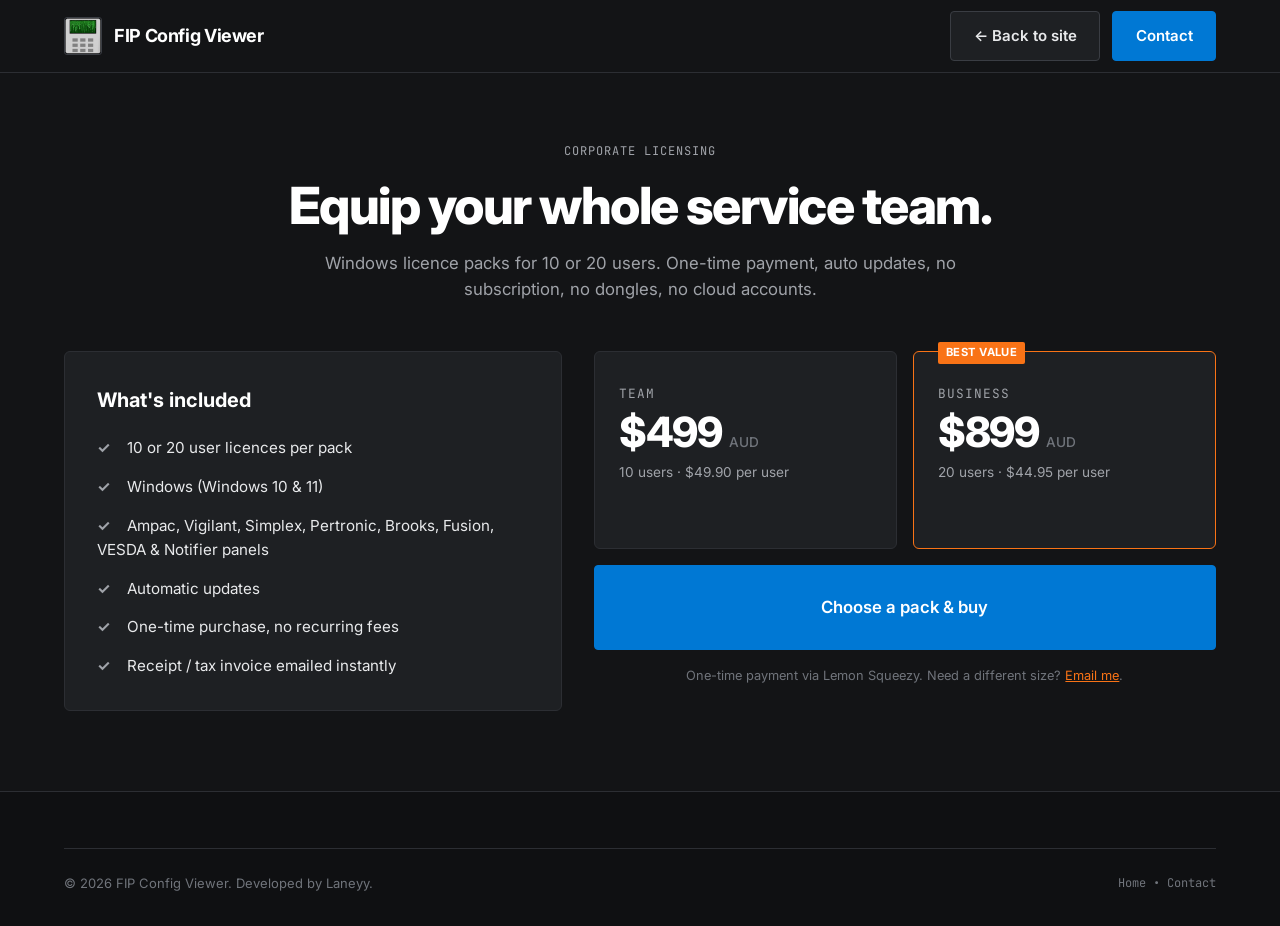
==== corporate.html @ cb1b486a "styles" ====
<!DOCTYPE html>
<html lang="en">

<head>
  <meta charset="UTF-8">
  <meta name="viewport" content="width=device-width, initial-scale=1.0">
  <title>Corporate Licensing — FIP Config Viewer</title>
  <meta name="description"
    content="Purchase a FIP Config Viewer corporate licence pack for your fire alarm service team. One-time payment, auto updates, no subscription.">
  <link rel="canonical" href="https://fipconfigviewer.com/corporate.html">
  <meta name="robots" content="noindex, follow">

  <link rel="icon" type="image/png" href="assets/icon.png">
  <link rel="apple-touch-icon" href="assets/icon.png">

  <link rel="preconnect" href="https://fonts.googleapis.com">
  <link rel="preconnect" href="https://fonts.gstatic.com" crossorigin>
  <link
    href="https://fonts.googleapis.com/css2?family=Inter:wght@400;500;600;700;800&family=JetBrains+Mono:wght@400;500;600;700&display=swap"
    rel="stylesheet">
  <link rel="stylesheet" href="styles.css">
  <link rel="stylesheet" href="corporate.css">
</head>

<body>

  <header class="site-header">
    <div class="container nav-container">
      <a href="index.html" class="brand">
        <img src="assets/icon.png" alt="FIP Config Viewer Icon" class="brand-icon">
        <div class="brand-text">
          <span class="brand-title">FIP Config Viewer</span>
        </div>
      </a>
      <div class="nav-actions">
        <a href="index.html" class="btn btn-secondary">&larr; Back to site</a>
        <a href="mailto:laneydevelops@gmail.com" class="btn btn-primary">Contact</a>
      </div>
    </div>
  </header>

  <main class="corp-main">
    <div class="container">
      <div class="corp-head">
        <span class="corp-eyebrow">Corporate Licensing</span>
        <h1 class="corp-title">Equip your whole <span class="text-fire">service team</span>.</h1>
        <p class="corp-subtitle">
          Windows licence packs for 10 or 20 users. One-time payment, auto updates, no subscription,
          no dongles, no cloud accounts.
        </p>
      </div>

      <div class="corp-grid">
        <section class="corp-info" aria-label="What's included">
          <h2 class="corp-info-title">What's included</h2>
          <ul class="corp-list">
            <li><span class="corp-tick">✓</span> 10 or 20 user licences per pack</li>
            <li><span class="corp-tick">✓</span> Windows (Windows 10 &amp; 11)</li>
            <li><span class="corp-tick">✓</span> Ampac, Vigilant, Simplex, Pertronic, Brooks, Fusion, VESDA &amp;
              Notifier panels</li>
            <li><span class="corp-tick">✓</span> Automatic updates</li>
            <li><span class="corp-tick">✓</span> One-time purchase, no recurring fees</li>
            <li><span class="corp-tick">✓</span> Receipt / tax invoice emailed instantly</li>
          </ul>
        </section>

        <section class="corp-plans" aria-label="Pricing">
          <article class="corp-plan">
            <span class="corp-plan-name">Team</span>
            <div class="corp-plan-price">$499 <small>AUD</small></div>
            <p class="corp-plan-per">10 users &middot; $49.90 per user</p>
          </article>

          <article class="corp-plan corp-plan-featured">
            <span class="corp-plan-badge">Best value</span>
            <span class="corp-plan-name">Business</span>
            <div class="corp-plan-price">$899 <small>AUD</small></div>
            <p class="corp-plan-per">20 users &middot; $44.95 per user</p>
          </article>

          <a href="https://laneydevelops.lemonsqueezy.com/checkout/buy/6bbdbbb7-8796-4aef-8422-e54d4410d36f?embed=1&media=0&discount=0"
            class="btn btn-primary corp-buy-btn lemonsqueezy-button">Choose a pack &amp; buy</a>

          <p class="corp-fine">
            One-time payment via Lemon Squeezy. Need a different size?
            <a href="mailto:laneydevelops@gmail.com?subject=FIP%20Config%20Viewer%20Corporate%20Licensing">Email me</a>.
          </p>
        </section>
      </div>
    </div>
  </main>

  <footer class="site-footer">
    <div class="container">
      <div class="footer-bottom">
        <div>&copy; 2026 FIP Config Viewer. Developed by Laneyy.</div>
        <div style="font-family: var(--font-mono); font-size: 0.75rem;">
          <a href="index.html">Home</a> • <a href="mailto:laneydevelops@gmail.com">Contact</a>
        </div>
      </div>
    </div>
  </footer>

  <script src="https://assets.lemonsqueezy.com/lemon.js" defer></script>
  <script src="corporate.js"></script>
</body>

</html>
---- styles.css ----
/* ==========================================================================
   FIP Config Viewer — Official Product Stylesheet
   Designed for Fire Alarm Technicians & Field Engineers
   Aesthetic: Industrial Precision, High-Contrast Dark Engineering Palette
   Platforms: Windows, iOS, Android
   ========================================================================== */

:root {
  --bg-canvas: #131416;
  --bg-surface: #1a1b1e;
  --bg-card: #1e2023;
  --bg-card-hover: #25272b;
  --bg-elevated: #2a2c31;
  --bg-input: #161719;
  
  --border-subtle: #2c2e33;
  --border-muted: #3a3d43;
  --border-active: #52565e;

  --text-primary: #e8e9eb;
  --text-secondary: #a0a3a9;
  --text-muted: #70747b;
  --text-white: #ffffff;

  --accent-red: #ef4444;
  --accent-red-glow: rgba(239, 68, 68, 0.18);
  --accent-orange: #f97316;
  --accent-amber: #f59e0b;
  --accent-blue: #0078d4;
  --accent-cyan: #06b6d4;
  --accent-emerald: #10b981;
  --accent-emerald-glow: rgba(16, 185, 129, 0.2);

  --font-sans: 'Inter', -apple-system, BlinkMacSystemFont, 'Segoe UI', Roboto, Helvetica, Arial, sans-serif;
  --font-mono: 'JetBrains Mono', 'SF Mono', Consolas, 'Liberation Mono', Menlo, monospace;

  --radius-sm: 3px;
  --radius-md: 4px;
  --radius-lg: 6px;
  --radius-xl: 6px;
  --radius-full: 4px;

  --shadow-sm: none;
  --shadow-md: none;
  --shadow-lg: none;

  --container-max: 1200px;
  --transition-fast: 0.18s ease;
  --transition-normal: 0.28s ease;
}

*, *::before, *::after {
  box-sizing: border-box;
  margin: 0;
  padding: 0;
}

html {
  font-family: var(--font-sans);
  background-color: var(--bg-canvas);
  color: var(--text-primary);
  line-height: 1.6;
  scroll-behavior: smooth;
  text-rendering: optimizeLegibility;
  -webkit-font-smoothing: antialiased;
}

body {
  overflow-x: hidden;
  background-color: var(--bg-canvas);
  min-height: 100vh;
}

a {
  color: inherit;
  text-decoration: none;
}

button {
  font-family: inherit;
  cursor: pointer;
  border: none;
  background: none;
}

img {
  max-width: 100%;
  height: auto;
  display: block;
}

.container {
  width: 100%;
  max-width: var(--container-max);
  margin-left: auto;
  margin-right: auto;
  padding-left: 1.5rem;
  padding-right: 1.5rem;
}

/* ==========================================================================
   Navigation Bar
   ========================================================================== */

.site-header {
  position: sticky;
  top: 0;
  z-index: 100;
  background-color: var(--bg-canvas);
  border-bottom: 1px solid var(--border-subtle);
  transition: border-color var(--transition-fast);
}

.nav-container {
  display: flex;
  align-items: center;
  justify-content: space-between;
  height: 72px;
}

.brand {
  display: flex;
  align-items: center;
  gap: 12px;
  font-weight: 700;
  font-size: 1.15rem;
  letter-spacing: -0.02em;
  color: var(--text-white);
}

.brand-icon {
  width: 38px;
  height: 38px;
  border-radius: var(--radius-sm);
  border: 1px solid var(--border-muted);
}

.brand-text {
  display: flex;
  flex-direction: column;
}

.brand-title {
  display: flex;
  align-items: center;
  gap: 8px;
  font-size: 1.125rem;
  font-weight: 700;
  color: var(--text-white);
}

.nav-links {
  display: flex;
  align-items: center;
  gap: 1.75rem;
  list-style: none;
}

.nav-link {
  font-size: 0.9375rem;
  font-weight: 500;
  color: var(--text-secondary);
  transition: color var(--transition-fast);
}

.nav-link:hover {
  color: var(--text-white);
}

.nav-actions {
  display: flex;
  align-items: center;
  gap: 12px;
}

.mobile-toggle {
  display: none;
  flex-direction: column;
  gap: 5px;
  width: 30px;
  height: 30px;
  justify-content: center;
  padding: 4px;
}

.mobile-toggle span {
  display: block;
  width: 100%;
  height: 2px;
  background-color: var(--text-primary);
  border-radius: 2px;
  transition: all var(--transition-fast);
}

/* ==========================================================================
   Buttons
   ========================================================================== */

.btn {
  display: inline-flex;
  align-items: center;
  justify-content: center;
  gap: 10px;
  padding: 0.75rem 1.4rem;
  border-radius: var(--radius-md);
  font-size: 0.9375rem;
  font-weight: 600;
  transition: all var(--transition-fast);
  text-align: center;
  white-space: nowrap;
}

.btn-primary {
  background-color: #0078d4;
  color: var(--text-white);
  border: 1px solid #0078d4;
}

.btn-primary:hover {
  background-color: #1a86dc;
}

.btn-secondary {
  background-color: var(--bg-card);
  color: var(--text-primary);
  border: 1px solid var(--border-muted);
}

.btn-secondary:hover {
  background-color: var(--bg-card-hover);
  border-color: var(--border-active);
  color: var(--text-white);
}

/* ==========================================================================
   Hero Section
   ========================================================================== */

.hero-section {
  padding: 5rem 0 3.5rem;
  position: relative;
}

.hero-content {
  display: flex;
  flex-direction: column;
  align-items: center;
  text-align: center;
  max-width: 860px;
  margin: 0 auto;
}

.hero-title {
  font-size: clamp(2.25rem, 5vw, 3.75rem);
  font-weight: 800;
  line-height: 1.15;
  letter-spacing: -0.03em;
  color: var(--text-white);
  margin-bottom: 1.25rem;
}

.hero-title .text-fire {
  color: #f0613d;
}

.hero-subtitle {
  font-size: clamp(1.0625rem, 2vw, 1.25rem);
  color: var(--text-secondary);
  line-height: 1.6;
  max-width: 740px;
  margin-bottom: 2rem;
}

/* Multi-Platform Download Buttons */
.hero-cta-group {
  display: flex;
  flex-wrap: wrap;
  align-items: center;
  justify-content: center;
  gap: 1rem;
  margin-bottom: 1.25rem;
}

.hero-platform-btn {
  display: inline-flex;
  align-items: center;
  gap: 12px;
  background: var(--bg-card);
  border: 1px solid var(--border-muted);
  padding: 10px 18px;
  border-radius: var(--radius-md);
  transition: background-color var(--transition-fast), border-color var(--transition-fast);
  color: var(--text-white);
  min-width: 170px;
}

.hero-platform-btn:hover {
  border-color: var(--border-active);
  background: var(--bg-card-hover);
}

.platform-icon {
  width: 26px;
  height: 26px;
  flex-shrink: 0;
}

.platform-btn-info {
  display: flex;
  flex-direction: column;
  text-align: left;
}

.platform-btn-sub {
  font-size: 0.6875rem;
  color: var(--text-muted);
  text-transform: uppercase;
  letter-spacing: 0.05em;
  line-height: 1.2;
}

.platform-btn-title {
  font-size: 1.05rem;
  font-weight: 700;
  line-height: 1.2;
}

.pricing-pill {
  font-family: var(--font-mono);
  font-size: 0.8125rem;
  color: var(--text-primary);
  background-color: var(--bg-card);
  border: 1px solid var(--border-muted);
  padding: 4px 14px;
  border-radius: var(--radius-sm);
  margin-bottom: 2rem;
}

.hero-stats-row {
  display: grid;
  grid-template-columns: repeat(4, 1fr);
  gap: 1rem;
  width: 100%;
  max-width: 920px;
  margin-top: 1.5rem;
  padding: 1.25rem;
  background-color: var(--bg-card);
  border: 1px solid var(--border-subtle);
  border-radius: var(--radius-lg);
}

.hero-stat {
  display: flex;
  flex-direction: column;
  align-items: center;
  text-align: center;
  padding: 0.5rem;
}

.stat-value {
  font-family: var(--font-mono);
  font-size: 1.35rem;
  font-weight: 700;
  color: var(--text-white);
  line-height: 1.2;
  margin-bottom: 4px;
}

.stat-label {
  font-size: 0.75rem;
  color: var(--text-secondary);
  font-weight: 500;
  text-transform: uppercase;
  letter-spacing: 0.04em;
}

/* ==========================================================================
   Screenshots / Product Showcase Section
   ========================================================================== */

.showcase-section {
  padding: 4.5rem 0;
  position: relative;
}

.section-head {
  text-align: center;
  max-width: 720px;
  margin: 0 auto 2.5rem;
}

.section-title {
  font-size: clamp(1.75rem, 3.5vw, 2.5rem);
  font-weight: 700;
  letter-spacing: -0.02em;
  color: var(--text-white);
  margin-bottom: 0.75rem;
}

.section-desc {
  font-size: 1.05rem;
  color: var(--text-secondary);
}

.showcase-tabs {
  display: flex;
  justify-content: center;
  gap: 8px;
  margin-bottom: 1.5rem;
  flex-wrap: wrap;
}

.showcase-tab {
  display: inline-flex;
  align-items: center;
  gap: 8px;
  padding: 10px 18px;
  border-radius: var(--radius-md);
  font-size: 0.875rem;
  font-weight: 600;
  color: var(--text-secondary);
  background-color: var(--bg-surface);
  border: 1px solid var(--border-subtle);
  transition: all var(--transition-fast);
}

.showcase-tab:hover {
  color: var(--text-white);
  border-color: var(--border-muted);
}

.showcase-tab.active {
  color: var(--text-white);
  background-color: var(--bg-card);
  border-color: var(--accent-orange);
}

.showcase-viewport {
  background: #0e0f11;
  border: 1px solid var(--border-muted);
  border-radius: var(--radius-lg);
  overflow: hidden;
  position: relative;
}

.window-titlebar {
  display: flex;
  align-items: center;
  justify-content: space-between;
  padding: 10px 16px;
  background-color: var(--bg-elevated);
  border-bottom: 1px solid var(--border-subtle);
}

.window-dots {
  display: flex;
  gap: 7px;
}

.window-dot {
  width: 10px;
  height: 10px;
  border-radius: 50%;
  background-color: var(--border-active);
}

.window-title {
  font-family: var(--font-mono);
  font-size: 0.8125rem;
  color: var(--text-muted);
  display: flex;
  align-items: center;
  gap: 8px;
}

.showcase-display {
  position: relative;
  min-height: 480px;
  display: flex;
  align-items: center;
  justify-content: center;
  background-color: #0e0f11;
}

.screenshot-slide {
  display: none;
  width: 100%;
}

.screenshot-slide.active {
  display: block;
  animation: fadeIn 0.3s ease-in-out;
}

@keyframes fadeIn {
  from { opacity: 0; transform: translateY(4px); }
  to { opacity: 1; transform: translateY(0); }
}

.screenshot-img-wrap {
  position: relative;
  overflow: hidden;
}

.screenshot-img-wrap img {
  width: 100%;
  height: auto;
  object-fit: contain;
  display: block;
}

.screenshot-caption-bar {
  padding: 1rem 1.5rem;
  background-color: var(--bg-surface);
  border-top: 1px solid var(--border-subtle);
  display: flex;
  align-items: center;
  justify-content: space-between;
  gap: 1rem;
  flex-wrap: wrap;
}

.caption-meta {
  display: flex;
  flex-direction: column;
}

.caption-heading {
  font-size: 0.9375rem;
  font-weight: 700;
  color: var(--text-white);
  margin-bottom: 2px;
}

.caption-details {
  font-size: 0.8125rem;
  color: var(--text-secondary);
}

.caption-tags {
  display: flex;
  gap: 6px;
  flex-wrap: wrap;
}

.tech-tag {
  font-family: var(--font-mono);
  font-size: 0.75rem;
  padding: 2px 8px;
  border-radius: var(--radius-sm);
  background-color: var(--bg-card);
  border: 1px solid var(--border-subtle);
  color: var(--text-secondary);
}

/* ==========================================================================
   Panel Support Matrix
   ========================================================================== */

.matrix-section {
  padding: 4.5rem 0;
  background-color: rgba(15, 20, 28, 0.35);
  border-top: 1px solid var(--border-subtle);
  border-bottom: 1px solid var(--border-subtle);
}

.matrix-filter-bar {
  display: flex;
  flex-wrap: wrap;
  align-items: center;
  justify-content: center;
  gap: 1rem;
  margin-bottom: 2rem;
}

.matrix-brands-tabs {
  display: flex;
  flex-wrap: wrap;
  justify-content: center;
  gap: 8px;
}

.matrix-brand-btn {
  font-size: 0.8125rem;
  font-weight: 600;
  padding: 6px 14px;
  border-radius: var(--radius-sm);
  background-color: var(--bg-surface);
  border: 1px solid var(--border-subtle);
  color: var(--text-secondary);
  transition: all var(--transition-fast);
}

.matrix-brand-btn:hover {
  color: var(--text-white);
  border-color: var(--border-muted);
}

.matrix-brand-btn.active {
  background-color: var(--bg-elevated);
  border-color: var(--accent-orange);
  color: var(--text-white);
}

.matrix-grid {
  display: grid;
  grid-template-columns: repeat(3, 1fr);
  gap: 1.25rem;
}

.panel-card {
  background-color: var(--bg-card);
  border: 1px solid var(--border-subtle);
  border-radius: var(--radius-md);
  padding: 1.25rem;
  display: flex;
  flex-direction: column;
  transition: all var(--transition-fast);
}

.panel-card:hover {
  border-color: var(--border-muted);
  background-color: var(--bg-card-hover);
}

.panel-card-header {
  display: flex;
  align-items: center;
  justify-content: space-between;
  margin-bottom: 0.5rem;
}

.panel-brand-name {
  font-family: var(--font-mono);
  font-size: 0.6875rem;
  text-transform: uppercase;
  color: var(--accent-orange);
  letter-spacing: 0.05em;
  font-weight: 600;
}

.panel-status-pill {
  font-family: var(--font-mono);
  font-size: 0.625rem;
  padding: 2px 6px;
  background-color: transparent;
  color: var(--text-secondary);
  border: 1px solid var(--border-muted);
  border-radius: 2px;
}

.panel-models {
  font-size: 1.05rem;
  font-weight: 700;
  color: var(--text-white);
  margin-bottom: 0.5rem;
}

.panel-features-list {
  list-style: none;
  font-size: 0.8125rem;
  color: var(--text-secondary);
  display: flex;
  flex-direction: column;
  gap: 4px;
  margin-top: 0.5rem;
  padding-top: 0.5rem;
  border-top: 1px solid var(--border-subtle);
}

.panel-features-list li {
  display: flex;
  align-items: center;
  gap: 6px;
}

.panel-features-list li::before {
  content: '✓';
  color: var(--text-secondary);
  font-weight: bold;
}

/* ==========================================================================
   Specs & Architecture
   ========================================================================== */

.specs-section {
  padding: 4.5rem 0;
}

.specs-grid {
  display: grid;
  grid-template-columns: 1fr 1fr;
  gap: 2rem;
}

.specs-card {
  background-color: var(--bg-card);
  border: 1px solid var(--border-subtle);
  border-radius: var(--radius-xl);
  padding: 2rem;
}

.specs-table {
  width: 100%;
  border-collapse: collapse;
  margin-top: 1rem;
}

.specs-table tr {
  border-bottom: 1px solid var(--border-subtle);
}

.specs-table tr:last-child {
  border-bottom: none;
}

.specs-table td {
  padding: 10px 0;
  font-size: 0.875rem;
}

.specs-table td:first-child {
  color: var(--text-muted);
  width: 42%;
}

.specs-table td:last-child {
  color: var(--text-white);
  font-family: var(--font-mono);
  font-weight: 500;
}

/* ==========================================================================
   Downloads Section
   ========================================================================== */

.downloads-section {
  padding: 4.5rem 0;
  background-color: rgba(15, 20, 28, 0.45);
  border-top: 1px solid var(--border-subtle);
}

.downloads-grid {
  display: grid;
  grid-template-columns: repeat(3, 1fr);
  gap: 1.5rem;
  margin-top: 2rem;
}

.download-card {
  background-color: var(--bg-card);
  border: 1px solid var(--border-subtle);
  border-radius: var(--radius-xl);
  padding: 2rem;
  display: flex;
  flex-direction: column;
  align-items: center;
  text-align: center;
  transition: all var(--transition-fast);
}

.download-card:hover {
  background-color: var(--bg-card-hover);
  border-color: var(--border-active);
}

.download-card-icon {
  margin-bottom: 1rem;
  display: flex;
  align-items: center;
  justify-content: center;
}

.download-card-title {
  font-size: 1.25rem;
  font-weight: 700;
  color: var(--text-white);
  margin-bottom: 0.5rem;
}

.download-card-desc {
  font-size: 0.875rem;
  color: var(--text-secondary);
  line-height: 1.5;
  margin-bottom: 1.5rem;
  flex-grow: 1;
}

/* ==========================================================================
   Footer
   ========================================================================== */

.site-footer {
  background-color: #0f1012;
  border-top: 1px solid var(--border-subtle);
  padding: 3.5rem 0 2rem;
  font-size: 0.8125rem;
  color: var(--text-muted);
}

.footer-top {
  display: flex;
  justify-content: space-between;
  align-items: flex-start;
  gap: 2rem;
  margin-bottom: 2.5rem;
  flex-wrap: wrap;
}

.footer-brand {
  max-width: 320px;
}

.footer-brand p {
  margin-top: 8px;
  line-height: 1.5;
}

.footer-links-group {
  display: flex;
  gap: 3rem;
  flex-wrap: wrap;
}

.footer-col h4 {
  color: var(--text-white);
  font-size: 0.875rem;
  margin-bottom: 0.75rem;
  font-weight: 600;
}

.footer-col ul {
  list-style: none;
  display: flex;
  flex-direction: column;
  gap: 6px;
}

.footer-col a:hover {
  color: var(--text-white);
}

.footer-bottom {
  display: flex;
  align-items: center;
  justify-content: space-between;
  padding-top: 1.5rem;
  border-top: 1px solid var(--border-subtle);
  flex-wrap: wrap;
  gap: 1rem;
}

/* ==========================================================================
   Contact Section
   ========================================================================== */

.contact-section {
  padding: 3.5rem 0 4.5rem;
}

.contact-card {
  background: var(--bg-card);
  border: 1px solid var(--border-muted);
  border-radius: var(--radius-xl);
  padding: 2.5rem;
  display: flex;
  align-items: center;
  justify-content: space-between;
  gap: 2rem;
  flex-wrap: wrap;
}

.contact-card-info {
  max-width: 580px;
}

.contact-title {
  font-size: 1.5rem;
  font-weight: 700;
  color: var(--text-white);
  margin-bottom: 0.5rem;
}

.contact-desc {
  font-size: 0.9375rem;
  color: var(--text-secondary);
  line-height: 1.6;
}

.contact-main-btn {
  font-size: 1rem;
  padding: 0.85rem 1.75rem;
}

/* ==========================================================================
   Responsive Breakpoints
   ========================================================================== */

@media (max-width: 992px) {
  .matrix-grid {
    grid-template-columns: repeat(2, 1fr);
  }

  .downloads-grid {
    grid-template-columns: 1fr;
    max-width: 480px;
    margin-left: auto;
    margin-right: auto;
  }

  .specs-grid {
    grid-template-columns: 1fr;
  }

  .hero-stats-row {
    grid-template-columns: repeat(2, 1fr);
  }
}

@media (max-width: 768px) {
  .nav-links {
    display: none;
    position: absolute;
    top: 72px;
    left: 0;
    right: 0;
    background-color: var(--bg-surface);
    border-bottom: 1px solid var(--border-subtle);
    flex-direction: column;
    padding: 1.5rem;
    gap: 1rem;
  }

  .nav-links.open {
    display: flex;
  }

  .mobile-toggle {
    display: flex;
  }

  .matrix-grid {
    grid-template-columns: 1fr;
  }

  .matrix-filter-bar {
    flex-direction: column;
    align-items: stretch;
  }

  .matrix-search-box {
    width: 100%;
  }

  .hero-stats-row {
    grid-template-columns: 1fr 1fr;
  }
}

@media (max-width: 480px) {
  .hero-stats-row {
    grid-template-columns: 1fr;
  }
  
  .hero-platform-btn {
    width: 100%;
  }
}
---- corporate.css ----
/* Corporate purchase page — builds on styles.css tokens */

.corp-main {
  padding: 4rem 0 5rem;
}

.corp-head {
  text-align: center;
  max-width: 720px;
  margin: 0 auto 3rem;
}

.corp-eyebrow {
  display: inline-block;
  font-family: var(--font-mono);
  font-size: 0.75rem;
  letter-spacing: 0.08em;
  text-transform: uppercase;
  color: var(--text-secondary);
  margin-bottom: 1rem;
}

.corp-title {
  font-size: clamp(2rem, 5vw, 3.2rem);
  font-weight: 800;
  letter-spacing: -0.03em;
  line-height: 1.1;
  color: var(--text-white);
  margin-bottom: 1rem;
}

.corp-subtitle {
  color: var(--text-secondary);
  font-size: 1.05rem;
}

.corp-grid {
  display: grid;
  grid-template-columns: 1fr 1.25fr;
  gap: 2rem;
  align-items: stretch;
}

.corp-info {
  background: var(--bg-card);
  border: 1px solid var(--border-subtle);
  border-radius: var(--radius-lg);
  padding: 2rem;
}

.corp-info-title {
  font-size: 1.25rem;
  color: var(--text-white);
  margin-bottom: 1.25rem;
}

.corp-list {
  list-style: none;
  display: flex;
  flex-direction: column;
  gap: 0.9rem;
  color: var(--text-primary);
  font-size: 0.95rem;
}

.corp-tick {
  display: inline-block;
  width: 22px;
  margin-right: 4px;
  color: var(--text-secondary);
  font-weight: 700;
}

/* Pricing plans */
.corp-plans {
  display: grid;
  grid-template-columns: 1fr 1fr;
  gap: 1rem;
}

.corp-plan {
  position: relative;
  display: flex;
  flex-direction: column;
  gap: 0.35rem;
  padding: 2rem 1.5rem 1.5rem;
  background: var(--bg-card);
  border: 1px solid var(--border-subtle);
  border-radius: var(--radius-lg);
}

.corp-plan-featured {
  border-color: var(--accent-orange);
}

.corp-plan-badge {
  position: absolute;
  top: -10px;
  left: 1.5rem;
  background: var(--accent-orange);
  color: #fff;
  font-size: 0.7rem;
  font-weight: 700;
  letter-spacing: 0.04em;
  text-transform: uppercase;
  padding: 2px 8px;
  border-radius: 2px;
}

.corp-plan-name {
  font-family: var(--font-mono);
  font-size: 0.8rem;
  letter-spacing: 0.08em;
  text-transform: uppercase;
  color: var(--text-secondary);
}

.corp-plan-price {
  font-size: 2.6rem;
  font-weight: 800;
  letter-spacing: -0.03em;
  color: var(--text-white);
  line-height: 1.1;
}

.corp-plan-price small {
  font-size: 0.85rem;
  font-weight: 500;
  color: var(--text-muted);
  letter-spacing: 0;
}

.corp-plan-per {
  font-size: 0.85rem;
  color: var(--text-secondary);
  margin-bottom: 1rem;
}

.corp-buy-btn {
  grid-column: 1 / -1;
  justify-content: center;
  padding: 0.95rem 1.5rem;
  font-size: 1.05rem;
}

.corp-fine {
  grid-column: 1 / -1;
  text-align: center;
  font-size: 0.8rem;
  color: var(--text-muted);
}

.corp-fine a {
  color: var(--accent-orange);
  text-decoration: underline;
}

@media (max-width: 900px) {
  .corp-grid {
    grid-template-columns: 1fr;
  }
}

@media (max-width: 480px) {
  .corp-plans {
    grid-template-columns: 1fr;
  }
}
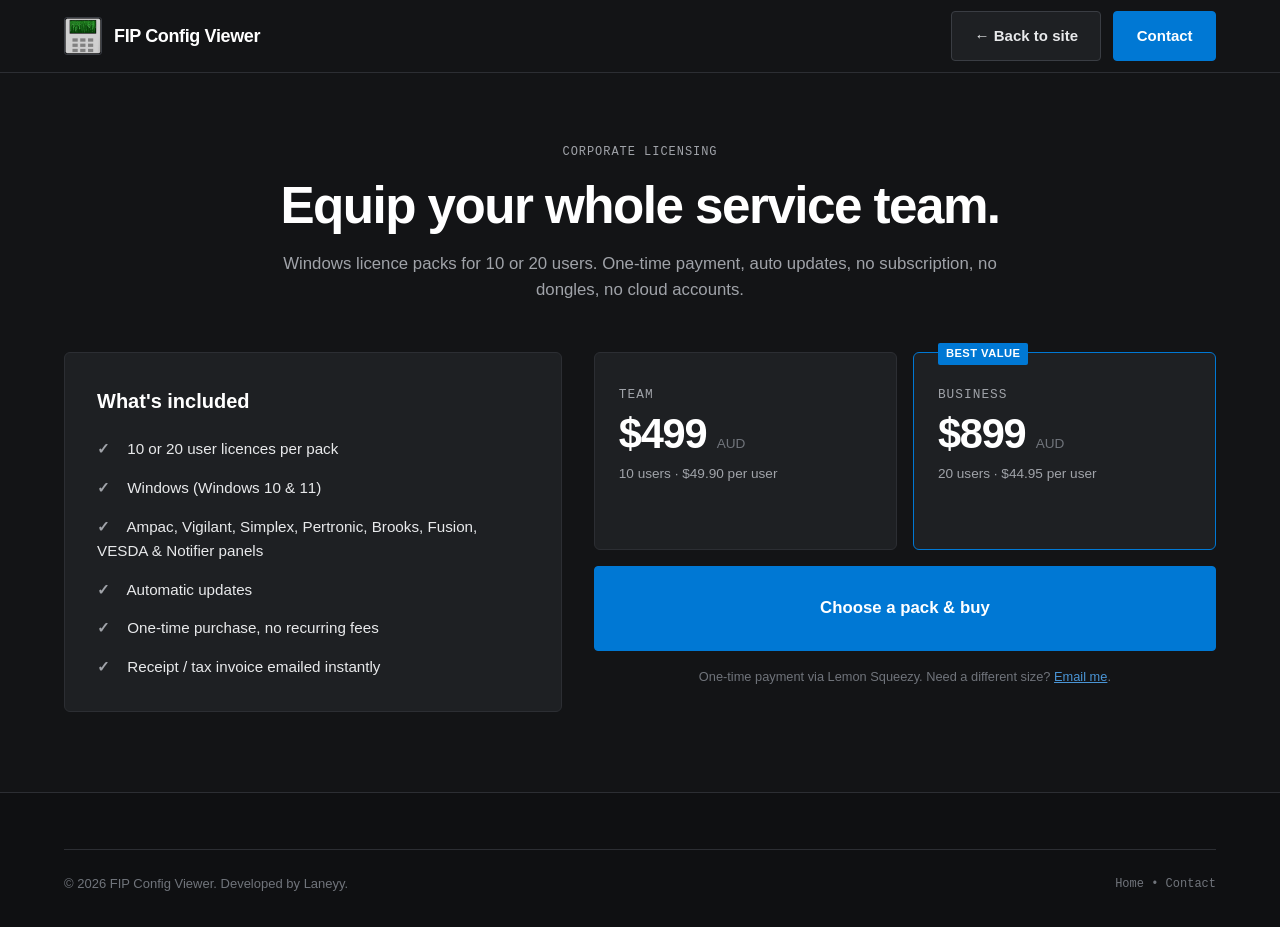
==== commit 3b7ae10f: "fonts" ====
--- a/corporate.html
+++ b/corporate.html
@@ -13,11 +13,6 @@
   <link rel="icon" type="image/png" href="assets/icon.png">
   <link rel="apple-touch-icon" href="assets/icon.png">
 
-  <link rel="preconnect" href="https://fonts.googleapis.com">
-  <link rel="preconnect" href="https://fonts.gstatic.com" crossorigin>
-  <link
-    href="https://fonts.googleapis.com/css2?family=Inter:wght@400;500;600;700;800&family=JetBrains+Mono:wght@400;500;600;700&display=swap"
-    rel="stylesheet">
   <link rel="stylesheet" href="styles.css">
   <link rel="stylesheet" href="corporate.css">
 </head>
@@ -43,7 +38,7 @@
     <div class="container">
       <div class="corp-head">
         <span class="corp-eyebrow">Corporate Licensing</span>
-        <h1 class="corp-title">Equip your whole <span class="text-fire">service team</span>.</h1>
+        <h1 class="corp-title">Equip your whole service team.</h1>
         <p class="corp-subtitle">
           Windows licence packs for 10 or 20 users. One-time payment, auto updates, no subscription,
           no dongles, no cloud accounts.
--- a/styles.css
+++ b/styles.css
@@ -24,15 +24,15 @@
 
   --accent-red: #ef4444;
   --accent-red-glow: rgba(239, 68, 68, 0.18);
-  --accent-orange: #f97316;
+  --accent-orange: #4a95d6; /* legacy name: now the single link/accent blue */
   --accent-amber: #f59e0b;
   --accent-blue: #0078d4;
   --accent-cyan: #06b6d4;
   --accent-emerald: #10b981;
   --accent-emerald-glow: rgba(16, 185, 129, 0.2);
 
-  --font-sans: 'Inter', -apple-system, BlinkMacSystemFont, 'Segoe UI', Roboto, Helvetica, Arial, sans-serif;
-  --font-mono: 'JetBrains Mono', 'SF Mono', Consolas, 'Liberation Mono', Menlo, monospace;
+  --font-sans: -apple-system, BlinkMacSystemFont, 'Segoe UI', Roboto, Helvetica, Arial, sans-serif;
+  --font-mono: Consolas, 'SF Mono', Menlo, 'Liberation Mono', monospace;
 
   --radius-sm: 3px;
   --radius-md: 4px;
@@ -260,7 +260,7 @@
 }
 
 .hero-title .text-fire {
-  color: #f0613d;
+  color: var(--text-white);
 }
 
 .hero-subtitle {
@@ -432,7 +432,7 @@
 .showcase-tab.active {
   color: var(--text-white);
   background-color: var(--bg-card);
-  border-color: var(--accent-orange);
+  border-color: var(--accent-blue);
 }
 
 .showcase-viewport {
@@ -598,7 +598,7 @@
 
 .matrix-brand-btn.active {
   background-color: var(--bg-elevated);
-  border-color: var(--accent-orange);
+  border-color: var(--accent-blue);
   color: var(--text-white);
 }
 
--- a/corporate.css
+++ b/corporate.css
@@ -90,17 +90,17 @@
 }
 
 .corp-plan-featured {
-  border-color: var(--accent-orange);
+  border-color: #0078d4;
 }
 
 .corp-plan-badge {
   position: absolute;
   top: -10px;
   left: 1.5rem;
-  background: var(--accent-orange);
+  background: #0078d4;
   color: #fff;
   font-size: 0.7rem;
-  font-weight: 700;
+  font-weight: 600;
   letter-spacing: 0.04em;
   text-transform: uppercase;
   padding: 2px 8px;
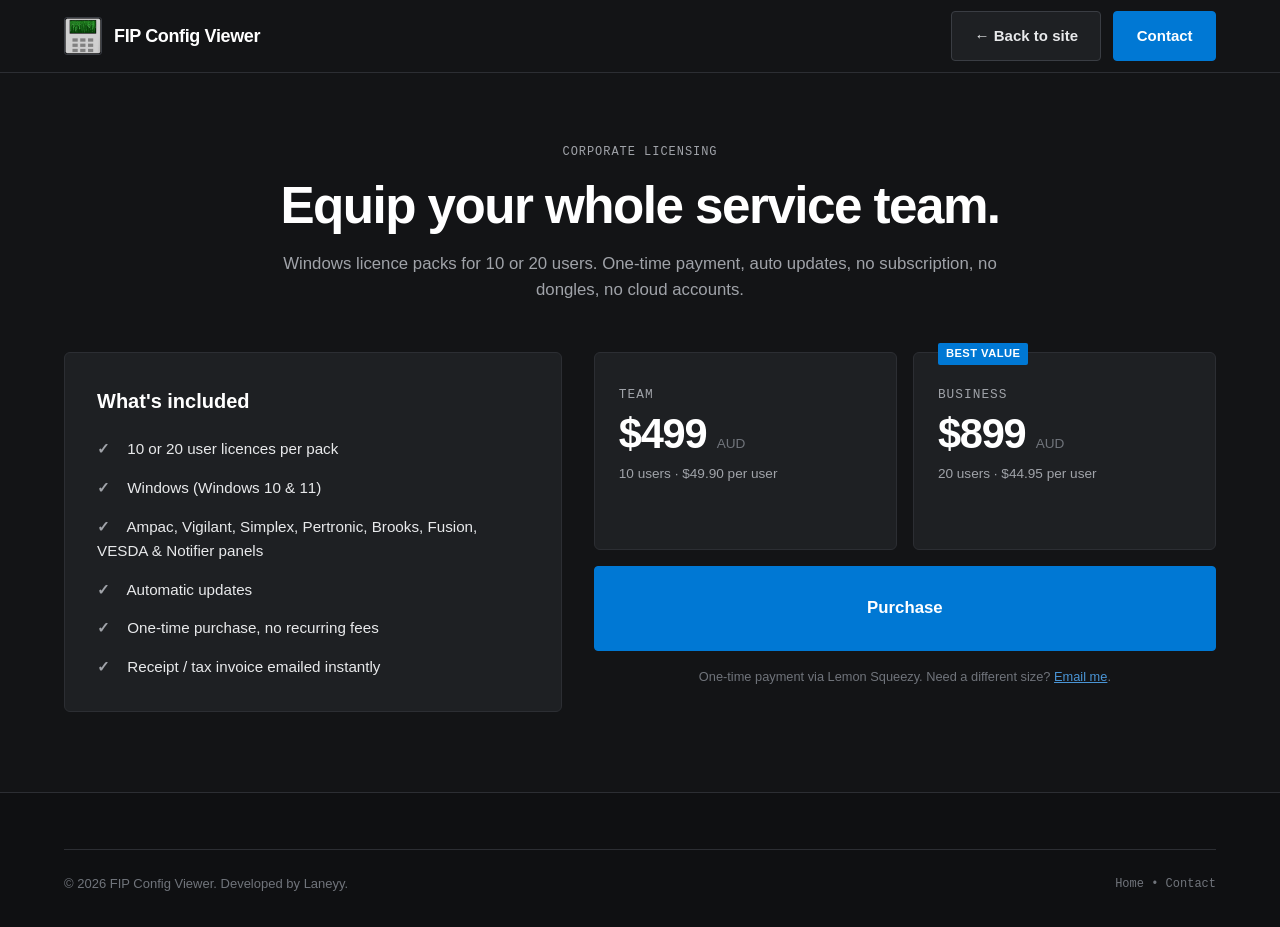
==== commit 796030d4: "corp fix" ====
--- a/corporate.html
+++ b/corporate.html
@@ -66,7 +66,7 @@
             <p class="corp-plan-per">10 users &middot; $49.90 per user</p>
           </article>
 
-          <article class="corp-plan corp-plan-featured">
+          <article class="corp-plan">
             <span class="corp-plan-badge">Best value</span>
             <span class="corp-plan-name">Business</span>
             <div class="corp-plan-price">$899 <small>AUD</small></div>
@@ -74,7 +74,7 @@
           </article>
 
           <a href="https://laneydevelops.lemonsqueezy.com/checkout/buy/6bbdbbb7-8796-4aef-8422-e54d4410d36f?embed=1&media=0&discount=0"
-            class="btn btn-primary corp-buy-btn lemonsqueezy-button">Choose a pack &amp; buy</a>
+            class="btn btn-primary corp-buy-btn lemonsqueezy-button">Purchase</a>
 
           <p class="corp-fine">
             One-time payment via Lemon Squeezy. Need a different size?
--- a/styles.css
+++ b/styles.css
@@ -894,11 +894,184 @@
 }
 
 /* ==========================================================================
+   Air-Gapped & Confidentiality Trust Banner
+   ========================================================================== */
+
+.trust-banner {
+  background: linear-gradient(135deg, rgba(16, 185, 129, 0.08) 0%, rgba(30, 32, 35, 0.95) 100%);
+  border: 1px solid rgba(16, 185, 129, 0.35);
+  border-radius: var(--radius-md);
+  padding: 1.25rem 1.5rem;
+  margin-top: 2rem;
+  display: flex;
+  align-items: center;
+  gap: 1.25rem;
+  text-align: left;
+}
+
+.trust-icon-box {
+  flex-shrink: 0;
+  width: 44px;
+  height: 44px;
+  border-radius: var(--radius-md);
+  background-color: rgba(16, 185, 129, 0.15);
+  border: 1px solid rgba(16, 185, 129, 0.3);
+  display: flex;
+  align-items: center;
+  justify-content: center;
+  color: var(--accent-emerald);
+}
+
+.trust-body {
+  flex-grow: 1;
+}
+
+.trust-header-line {
+  display: flex;
+  align-items: center;
+  gap: 10px;
+  flex-wrap: wrap;
+  margin-bottom: 0.25rem;
+}
+
+.trust-title {
+  font-size: 0.95rem;
+  font-weight: 700;
+  color: var(--text-white);
+  letter-spacing: -0.01em;
+}
+
+.trust-pill {
+  font-family: var(--font-mono);
+  font-size: 0.65rem;
+  font-weight: 600;
+  text-transform: uppercase;
+  letter-spacing: 0.06em;
+  padding: 2px 7px;
+  border-radius: 2px;
+  background-color: rgba(16, 185, 129, 0.2);
+  color: #34d399;
+  border: 1px solid rgba(16, 185, 129, 0.4);
+}
+
+.trust-desc {
+  font-size: 0.85rem;
+  color: var(--text-secondary);
+  line-height: 1.5;
+}
+
+/* ==========================================================================
+   Technician Field Tools Section
+   ========================================================================== */
+
+.tools-section {
+  padding: 4.5rem 0;
+  position: relative;
+  background-color: rgba(12, 14, 18, 0.6);
+  border-top: 1px solid var(--border-subtle);
+  border-bottom: 1px solid var(--border-subtle);
+}
+
+.tools-grid {
+  display: grid;
+  grid-template-columns: repeat(3, 1fr);
+  gap: 1.25rem;
+}
+
+.tool-card {
+  background-color: var(--bg-card);
+  border: 1px solid var(--border-subtle);
+  border-radius: var(--radius-md);
+  padding: 1.5rem;
+  display: flex;
+  flex-direction: column;
+  transition: all var(--transition-fast);
+}
+
+.tool-card:hover {
+  border-color: var(--border-muted);
+  background-color: var(--bg-card-hover);
+  transform: translateY(-2px);
+}
+
+.tool-card-head {
+  display: flex;
+  align-items: center;
+  justify-content: space-between;
+  margin-bottom: 1rem;
+}
+
+.tool-icon-wrap {
+  width: 40px;
+  height: 40px;
+  border-radius: var(--radius-sm);
+  background-color: var(--bg-surface);
+  border: 1px solid var(--border-subtle);
+  display: flex;
+  align-items: center;
+  justify-content: center;
+  color: var(--accent-orange);
+}
+
+.tool-tag {
+  font-family: var(--font-mono);
+  font-size: 0.65rem;
+  font-weight: 600;
+  text-transform: uppercase;
+  letter-spacing: 0.06em;
+  padding: 2px 6px;
+  border-radius: 2px;
+  border: 1px solid var(--border-muted);
+  color: var(--text-secondary);
+}
+
+.tool-card-title {
+  font-size: 1.15rem;
+  font-weight: 700;
+  color: var(--text-white);
+  margin-bottom: 0.5rem;
+}
+
+.tool-card-desc {
+  font-size: 0.875rem;
+  color: var(--text-secondary);
+  line-height: 1.55;
+  margin-bottom: 1rem;
+}
+
+.tool-card-bullets {
+  list-style: none;
+  margin-top: auto;
+  display: flex;
+  flex-direction: column;
+  gap: 0.45rem;
+  border-top: 1px solid var(--border-subtle);
+  padding-top: 0.85rem;
+}
+
+.tool-card-bullets li {
+  font-size: 0.8125rem;
+  color: var(--text-muted);
+  display: flex;
+  align-items: flex-start;
+  gap: 6px;
+}
+
+.tool-card-bullets li span {
+  color: var(--accent-emerald);
+  font-weight: 700;
+}
+
+/* ==========================================================================
    Responsive Breakpoints
    ========================================================================== */
 
 @media (max-width: 992px) {
   .matrix-grid {
+    grid-template-columns: repeat(2, 1fr);
+  }
+
+  .tools-grid {
     grid-template-columns: repeat(2, 1fr);
   }
 
@@ -919,6 +1092,16 @@
 }
 
 @media (max-width: 768px) {
+  .trust-banner {
+    flex-direction: column;
+    align-items: flex-start;
+    gap: 0.75rem;
+  }
+
+  .tools-grid {
+    grid-template-columns: 1fr;
+  }
+
   .nav-links {
     display: none;
     position: absolute;
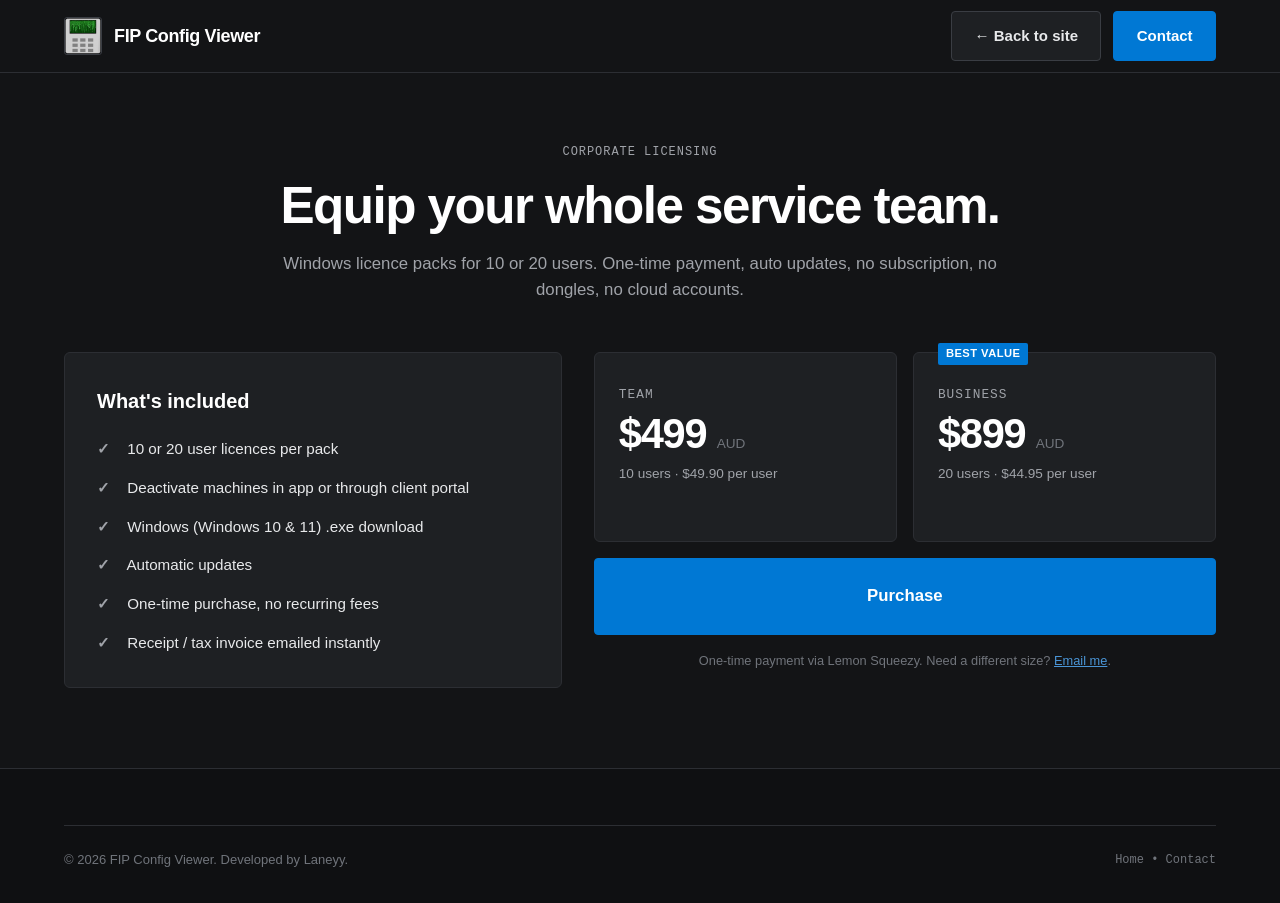
==== commit df1a4458: "update corporate features list with machine deactivation and updated OS download details" ====
--- a/corporate.html
+++ b/corporate.html
@@ -50,9 +50,8 @@
           <h2 class="corp-info-title">What's included</h2>
           <ul class="corp-list">
             <li><span class="corp-tick">✓</span> 10 or 20 user licences per pack</li>
-            <li><span class="corp-tick">✓</span> Windows (Windows 10 &amp; 11)</li>
-            <li><span class="corp-tick">✓</span> Ampac, Vigilant, Simplex, Pertronic, Brooks, Fusion, VESDA &amp;
-              Notifier panels</li>
+            <li><span class="corp-tick">✓</span> Deactivate machines in app or through client portal</li>
+            <li><span class="corp-tick">✓</span> Windows (Windows 10 &amp; 11) .exe download</li>
             <li><span class="corp-tick">✓</span> Automatic updates</li>
             <li><span class="corp-tick">✓</span> One-time purchase, no recurring fees</li>
             <li><span class="corp-tick">✓</span> Receipt / tax invoice emailed instantly</li>
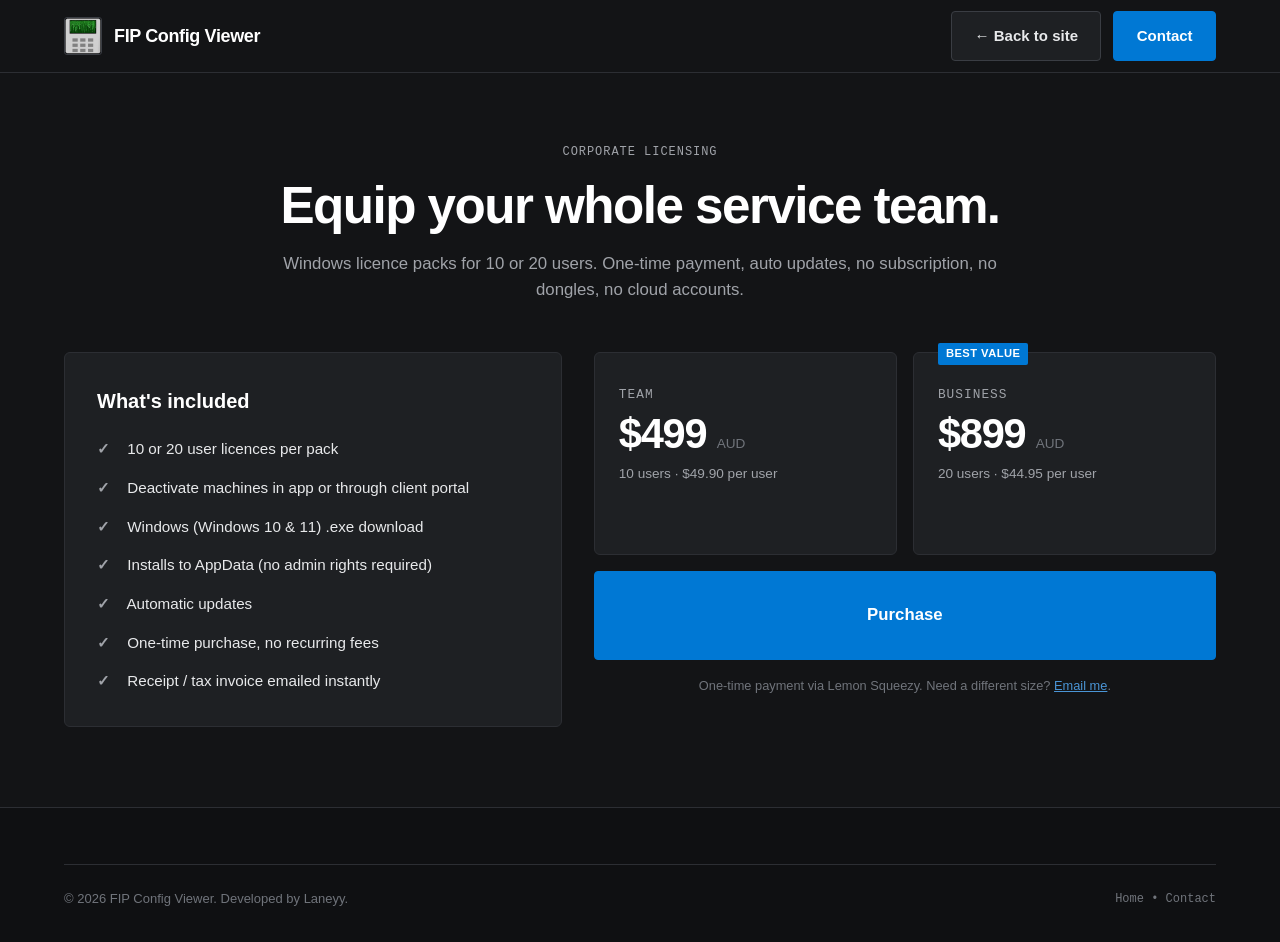
==== commit 9dc4b154: "feat: add AppData installation feature to corporate license benefits list" ====
--- a/corporate.html
+++ b/corporate.html
@@ -52,6 +52,7 @@
             <li><span class="corp-tick">✓</span> 10 or 20 user licences per pack</li>
             <li><span class="corp-tick">✓</span> Deactivate machines in app or through client portal</li>
             <li><span class="corp-tick">✓</span> Windows (Windows 10 &amp; 11) .exe download</li>
+            <li><span class="corp-tick">✓</span> Installs to AppData (no admin rights required)</li>
             <li><span class="corp-tick">✓</span> Automatic updates</li>
             <li><span class="corp-tick">✓</span> One-time purchase, no recurring fees</li>
             <li><span class="corp-tick">✓</span> Receipt / tax invoice emailed instantly</li>
